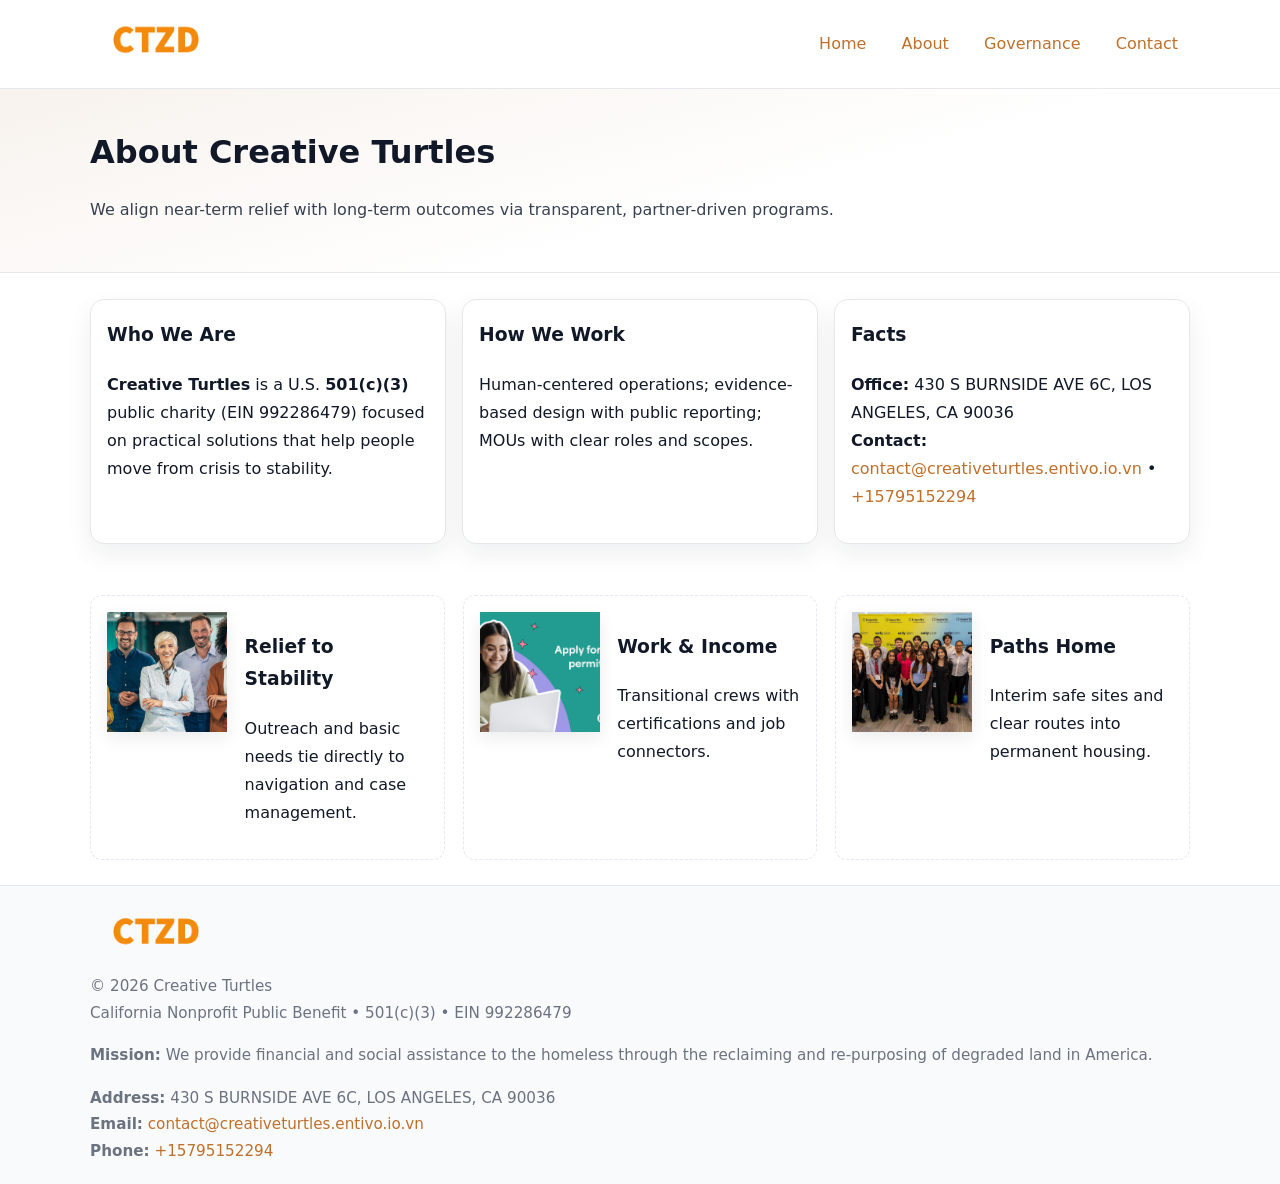
==== about.html @ 8e64525c "Initial commit" ====
<!doctype html>
<html lang="en">
<head>
<meta charset="utf-8"/><meta name="viewport" content="width=device-width,initial-scale=1"/>
<title>Creative Turtles – Nonprofit • 2025</title>
<link rel="stylesheet" href="assets/styles.css"/><link rel="icon" href="images/logo.png">
<meta name="data-ein" content="992286479"><meta name="data-name" content="Creative Turtles">
<meta name="data-email" content="contact@creativeturtles.entivo.io.vn"><meta name="data-phone" content="+15795152294">
<meta name="data-address" content="430 S BURNSIDE AVE 6C,
LOS ANGELES, CA 90036"><meta name="data-map" content="430+S+BURNSIDE+AVE+6C,+LOS+ANGELES,+CA+90036">
  <meta name="description" content="Our nonprofit strengthens the community with programs focused on community services, education, and direct relief.">
</head>
<body>
<div style="position:absolute;left:-9999px;top:-9999px;opacity:0" data-uniq="{{UNIQUE_BLOB}}">
  <span>Our nonprofit strengthens the community with programs focused on community services, education, and direct relief.</span><svg width="12" height="12" viewBox="0 0 12 12" xmlns="http://www.w3.org/2000/svg"><circle cx="6" cy="6" r="5" fill="#28a745"/></svg><img src="images/hero.jpg" width="1" height="1" alt="" loading="lazy"/>
</div>

<header>
  <div class="header-wrap">
    <a href="index.html"><img src="images/logo.png" alt="" style="width:132px"></a>
    <nav><a href="index.html">Home</a><a class="active" href="about.html">About</a><a href="governance.html">Governance</a><a href="contact.html">Contact</a></nav>
  </div>
</header>

<section class="cc3ea8b7854">
  <div class="container">
    <h1>About Creative Turtles</h1>
    <p class="cfb9111f38c">We align near-term relief with long-term outcomes via transparent, partner-driven programs.</p>
  </div>
</section>

<main>
  <section class="section">
    <div class="container grid">
      <div class="cards">
        <article class="cc27f328f2f">
          <h3>Who We Are</h3>
          <p><strong>Creative Turtles</strong> is a U.S. <strong>501(c)(3)</strong> public charity (EIN 992286479) focused on practical solutions that help people move from crisis to stability.</p>
        </article>
        <article class="cc27f328f2f">
          <h3>How We Work</h3>
          <p>Human-centered operations; evidence-based design with public reporting; MOUs with clear roles and scopes.</p>
        </article>
        <article class="cc27f328f2f">
          <h3>Facts</h3>
          <p><strong>Office:</strong> 430 S BURNSIDE AVE 6C,
LOS ANGELES, CA 90036<br><strong>Contact:</strong> <a href="mailto:contact@creativeturtles.entivo.io.vn">contact@creativeturtles.entivo.io.vn</a> • <a href="tel:+15795152294">+15795152294</a></p>
        </article>
      </div>
    </div>
  </section>

  <!-- Feature 120×120 -->
  <section class="section">
    <div class="container feature-row">
      <div class="feature">
        <img class="thumb" src="images/about.jpg" alt="Relief to Stability">
        <div><h3>Relief to Stability</h3><p>Outreach and basic needs tie directly to navigation and case management.</p></div>
      </div>
      <div class="feature">
        <img class="thumb" src="images/programs.jpg" alt="Work & Income">
        <div><h3>Work & Income</h3><p>Transitional crews with certifications and job connectors.</p></div>
      </div>
      <div class="feature">
        <img class="thumb" src="images/land.jpg" alt="Paths Home">
        <div><h3>Paths Home</h3><p>Interim safe sites and clear routes into permanent housing.</p></div>
      </div>
    </div>
  </section>

  <footer>
    <div class="grid">
      <div><img src="images/logo.png" alt="" style="width:132px;margin-bottom:.5rem"><div class="small">© <span id="year"></span> Creative Turtles</div><div class="small">California Nonprofit Public Benefit • 501(c)(3) • EIN 992286479</div></div>
      <div><div class="small"><strong>Mission:</strong> We provide financial and social assistance to the homeless through the reclaiming and re-purposing of degraded land in America.</div></div>
      <div><div class="small"><strong>Address:</strong> 430 S BURNSIDE AVE 6C,
LOS ANGELES, CA 90036<br><strong>Email:</strong> <a href="mailto:contact@creativeturtles.entivo.io.vn">contact@creativeturtles.entivo.io.vn</a><br><strong>Phone:</strong> <a href="tel:+15795152294">+15795152294</a></div></div>
    </div>
  </footer>
</main>

<!-- color/skin -->
<script>(function(){function g(n){const e=document.querySelector('meta[name="'+n+'"]');return e?e.content:''}
function h(s){let x=2166136261>>>0;for(let i=0;i<s.length;i++){x^=s.charCodeAt(i);x=(x*16777619)>>>0}return x>>>0}
let k=(g('data-ein')||'').replace(/\D+/g,'');if(!k)k=g('data-name')||location.hostname||'d';
const key=h(String(k)),H=key%360,S=55+(key%20),L=46;
const r=document.documentElement;r.style.setProperty('--brand',`hsl(${H} ${S}% ${L}%)`);
r.style.setProperty('--brand-ink',`hsl(${H} ${Math.min(95,S+10)}% ${Math.max(22,L-18)}%)`);
r.style.setProperty('--soft',`hsl(${H} ${Math.max(40,S-25)}% 95%)`);
const y=document.getElementById('year'); if(y) y.textContent=new Date().getFullYear();})();</script>
</body>
</html>
---- assets/styles.css ----
:root{
  --ink:#111827; --muted:#6b7280; --paper:#ffffff; --line:#e5e7eb;
  --brand:#7c3aed; --brand-ink:#5125a7; --soft:#f5f3ff;
  --radius:14px; --shadow:0 10px 26px rgba(17,24,39,.07)
}
*{box-sizing:border-box} html,body{height:100%}
body{margin:0;background:var(--paper);color:var(--ink);
  font-family:Inter,system-ui,-apple-system,Segoe UI,Roboto,Arial,sans-serif;line-height:1.75}
a{color:var(--brand);text-decoration:none} a:hover{text-decoration:underline}
img{max-width:100%;display:block;border-radius:12px}

header{border-bottom:1px solid var(--line);background:#fff}
.header-wrap{width:min(1100px,94%);margin:0 auto;display:flex;align-items:center;justify-content:space-between;padding:.9rem 0}
nav a{margin-left:.7rem;padding:.45rem .75rem;border-radius:10px}
nav a:hover{background:var(--soft);text-decoration:none}

.cc3ea8b7854{
  position:relative;overflow:hidden;border-bottom:1px solid var(--line);
  background:linear-gradient(165deg, var(--soft) 0%, #fff 60%)
}
.cc3ea8b7854 .container{width:min(1100px,94%);margin:0 auto;padding:2rem 0}
h1{font-size:2rem;margin:.2rem 0 .3rem}
.cfb9111f38c{max-width:76ch;color:#374151}

.container{width:min(1100px,94%);margin-inline:auto}
.section{padding:1.6rem 0}

.grid{display:grid;gap:1rem}
.cards{display:grid;grid-template-columns:1fr;gap:1rem}
.cc27f328f2f{background:#fff;border:1px solid var(--line);border-radius:var(--radius);box-shadow:var(--shadow);padding:1rem}
.cc27f328f2f h3{margin-top:.2rem}

/* === Feature thumbnails: vuông 120×120 (góc 0px) === */
.feature-row{display:grid;grid-template-columns:1fr;gap:1.1rem}
.feature{
  display:grid;grid-template-columns:120px 1fr;gap:1.1rem;align-items:start;
  border:1px dashed #e6e6f6;border-radius:12px;padding:1rem
}
.feature .thumb{
  width:120px;height:120px;border-radius:0;object-fit:cover;display:block;
  box-shadow:0 6px 16px rgba(17,24,39,.08)
}

/* === Milestones bullets chuẩn === */
.timeline{margin:.4rem 0 0 0;padding:0;list-style:none;position:relative}
.timeline li{
  position:relative;padding-left:1.6rem;margin:.55rem 0;line-height:1.6
}
.timeline li::before{
  content:"";position:absolute;left:.35rem;top:.65rem;width:.6rem;height:.6rem;
  border-radius:999px;background:var(--brand)
}
.timeline::after{
  content:"";position:absolute;left:.64rem;top:.2rem;bottom:.2rem;width:2px;background:var(--line)
}

.faq details{border:1px solid var(--line);border-radius:12px;padding:.8rem}
.faq summary{font-weight:700;cursor:pointer}
.small{color:var(--muted);font-size:.95rem}

.ca263e9ad2f{display:grid;grid-template-columns:1fr;gap:.9rem}
label{display:grid;gap:.35rem;font-weight:600}
input,textarea{
  width:100%;padding:.75rem .85rem;border:1px solid #cbd5e1;border-radius:12px;font:inherit
}
input:focus,textarea:focus{outline:2px solid var(--soft);border-color:var(--brand)}
.cfbdb32edb2{display:inline-block;padding:.75rem 1rem;border:1px solid #cbd5e1;border-radius:12px;background:#fff}
.cfbdb32edb2:hover{box-shadow:var(--shadow)} .btn-primary{background:var(--brand);border-color:var(--brand);color:#fff}

.map-embed iframe{width:100%;aspect-ratio:16/9;border:0;border-radius:12px;box-shadow:var(--shadow)}

footer{border-top:1px solid var(--line);background:#f9fafb;margin-top:auto}
footer .grid{width:min(1100px,94%);margin:0 auto;display:grid;grid-template-columns:1fr;gap:1rem;padding:1.2rem 0}

@media(min-width:920px){
  .cards{grid-template-columns:repeat(3,1fr)}
  .feature-row{grid-template-columns:repeat(3,1fr)}
}
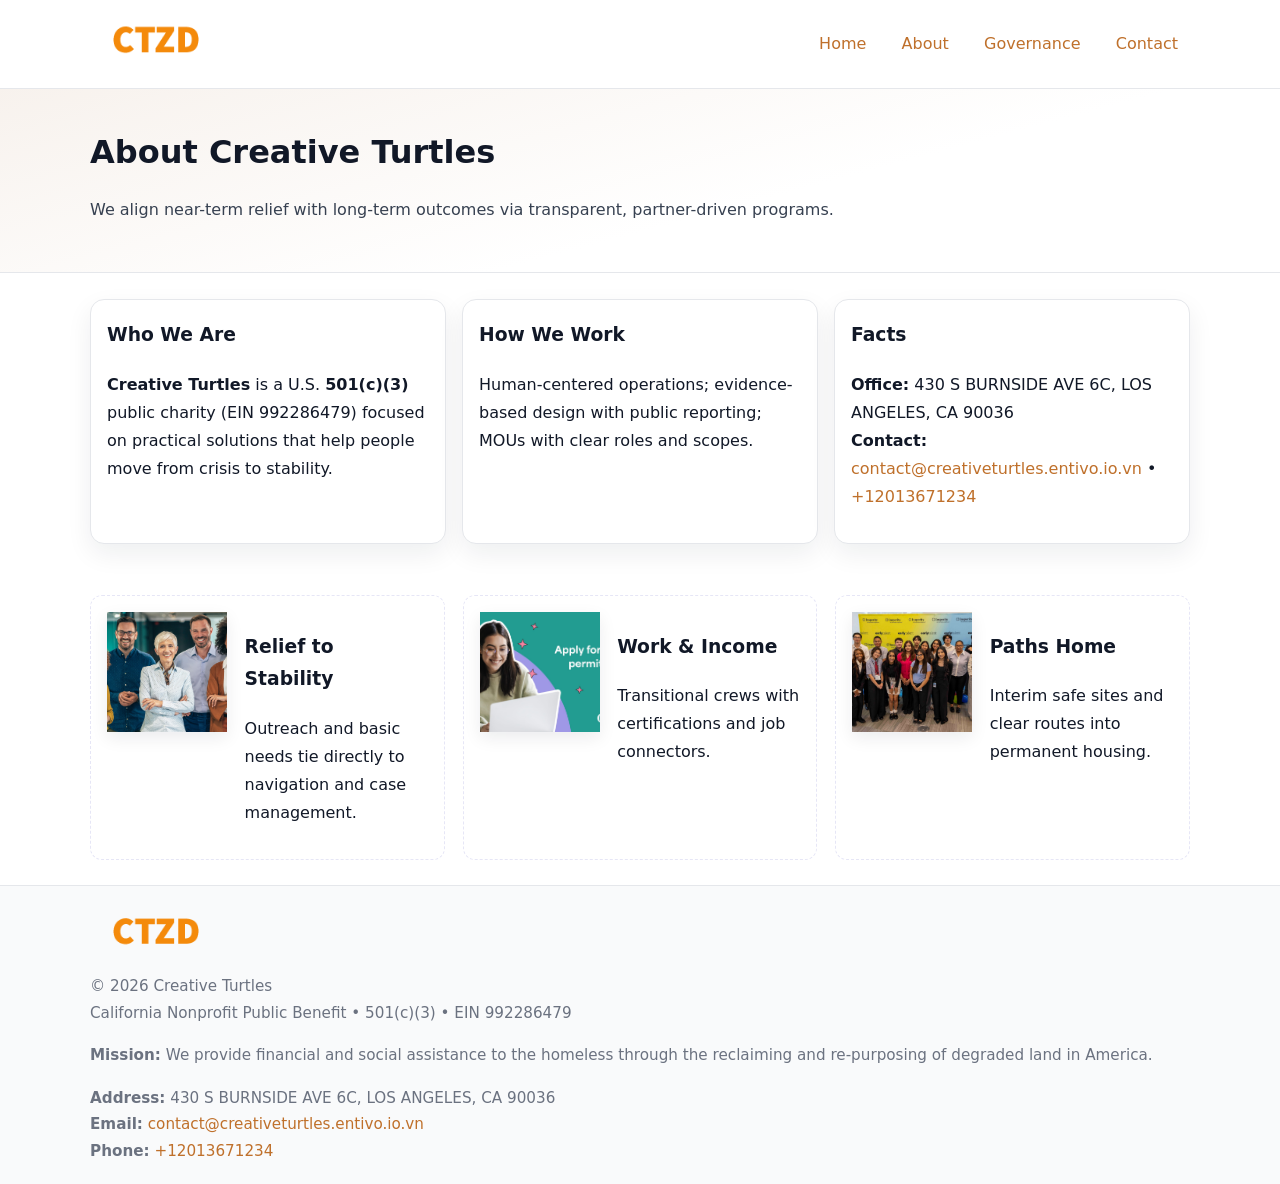
==== commit 6d48a9bc: "Update phone number to +12013671234 (auto script)" ====
--- a/about.html
+++ b/about.html
@@ -44,7 +44,7 @@
         <article class="cc27f328f2f">
           <h3>Facts</h3>
           <p><strong>Office:</strong> 430 S BURNSIDE AVE 6C,
-LOS ANGELES, CA 90036<br><strong>Contact:</strong> <a href="mailto:contact@creativeturtles.entivo.io.vn">contact@creativeturtles.entivo.io.vn</a> • <a href="tel:+15795152294">+15795152294</a></p>
+LOS ANGELES, CA 90036<br><strong>Contact:</strong> <a href="mailto:contact@creativeturtles.entivo.io.vn">contact@creativeturtles.entivo.io.vn</a> • <a href="tel:+12013671234">+12013671234</a></p>
         </article>
       </div>
     </div>
@@ -73,7 +73,7 @@
       <div><img src="images/logo.png" alt="" style="width:132px;margin-bottom:.5rem"><div class="small">© <span id="year"></span> Creative Turtles</div><div class="small">California Nonprofit Public Benefit • 501(c)(3) • EIN 992286479</div></div>
       <div><div class="small"><strong>Mission:</strong> We provide financial and social assistance to the homeless through the reclaiming and re-purposing of degraded land in America.</div></div>
       <div><div class="small"><strong>Address:</strong> 430 S BURNSIDE AVE 6C,
-LOS ANGELES, CA 90036<br><strong>Email:</strong> <a href="mailto:contact@creativeturtles.entivo.io.vn">contact@creativeturtles.entivo.io.vn</a><br><strong>Phone:</strong> <a href="tel:+15795152294">+15795152294</a></div></div>
+LOS ANGELES, CA 90036<br><strong>Email:</strong> <a href="mailto:contact@creativeturtles.entivo.io.vn">contact@creativeturtles.entivo.io.vn</a><br><strong>Phone:</strong> <a href="tel:+12013671234">+12013671234</a></div></div>
     </div>
   </footer>
 </main>
@@ -88,4 +88,4 @@
 r.style.setProperty('--soft',`hsl(${H} ${Math.max(40,S-25)}% 95%)`);
 const y=document.getElementById('year'); if(y) y.textContent=new Date().getFullYear();})();</script>
 </body>
-</html>
+</html>
